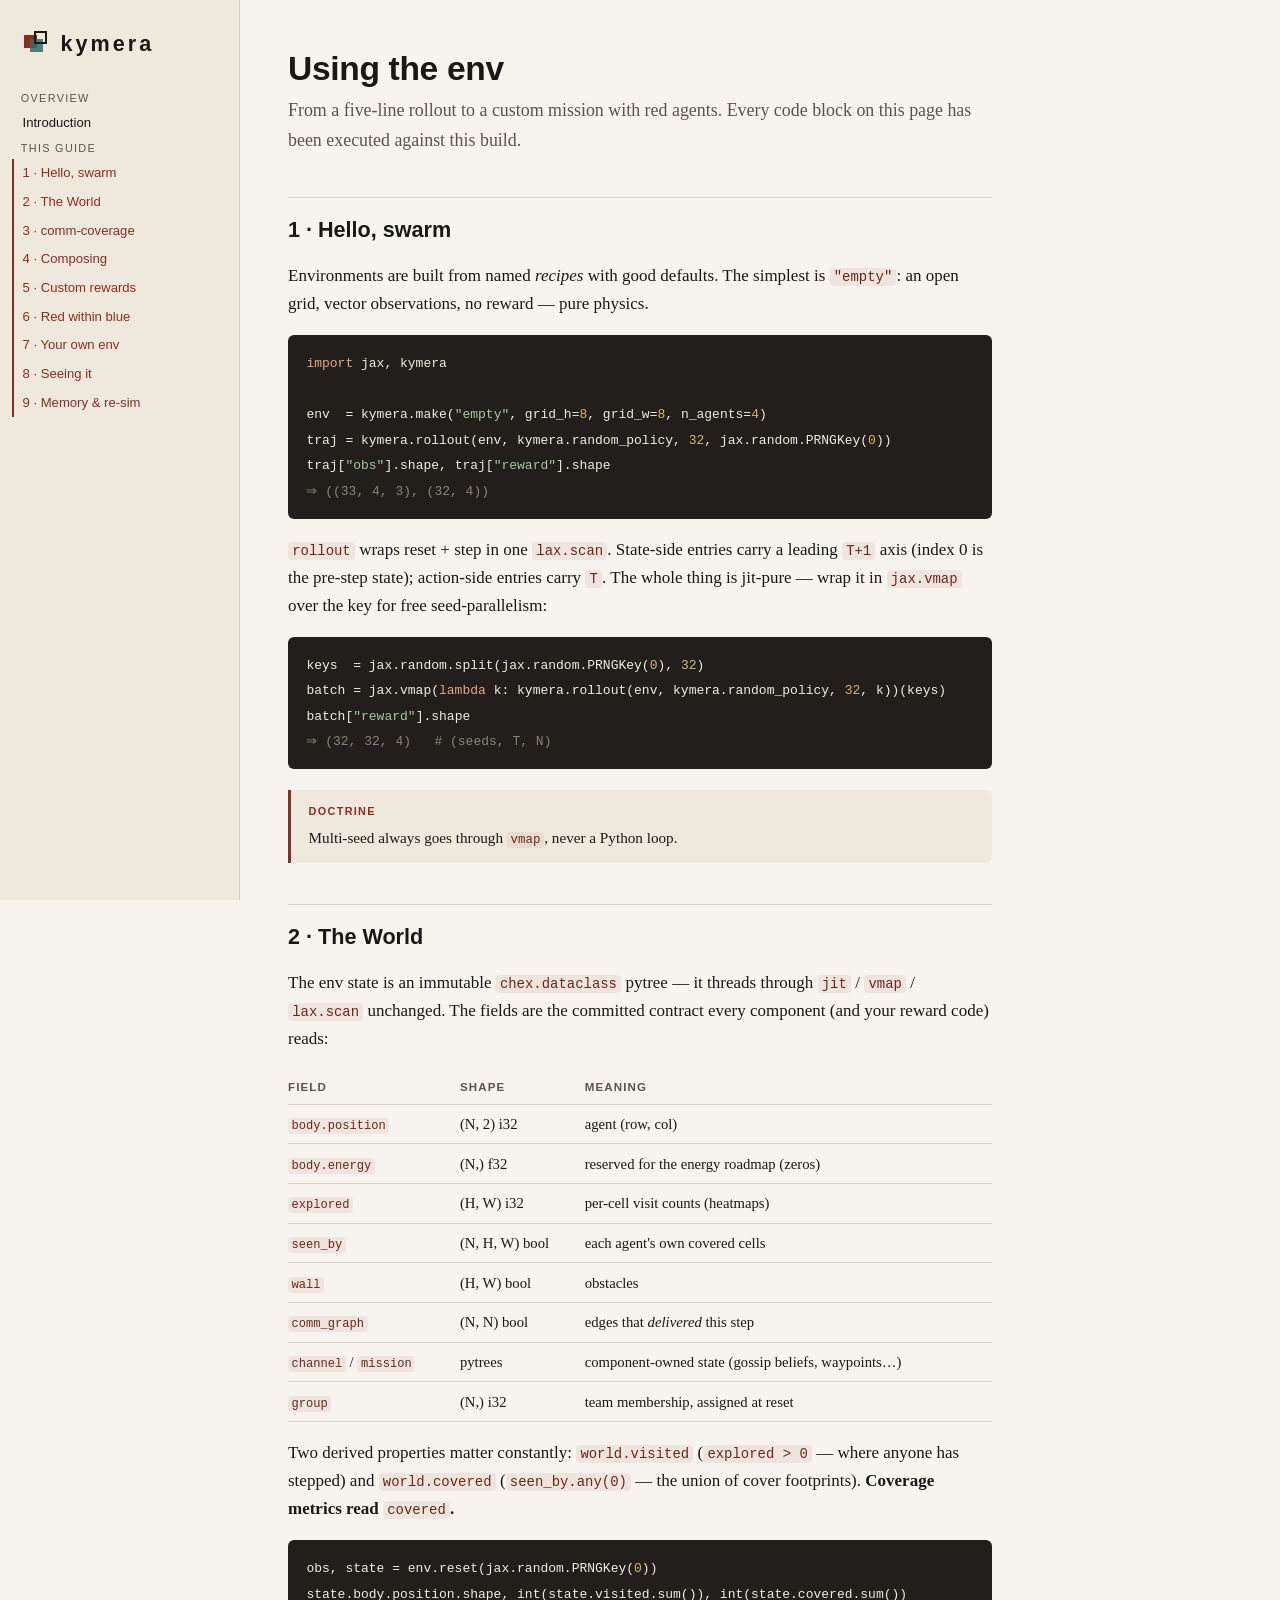
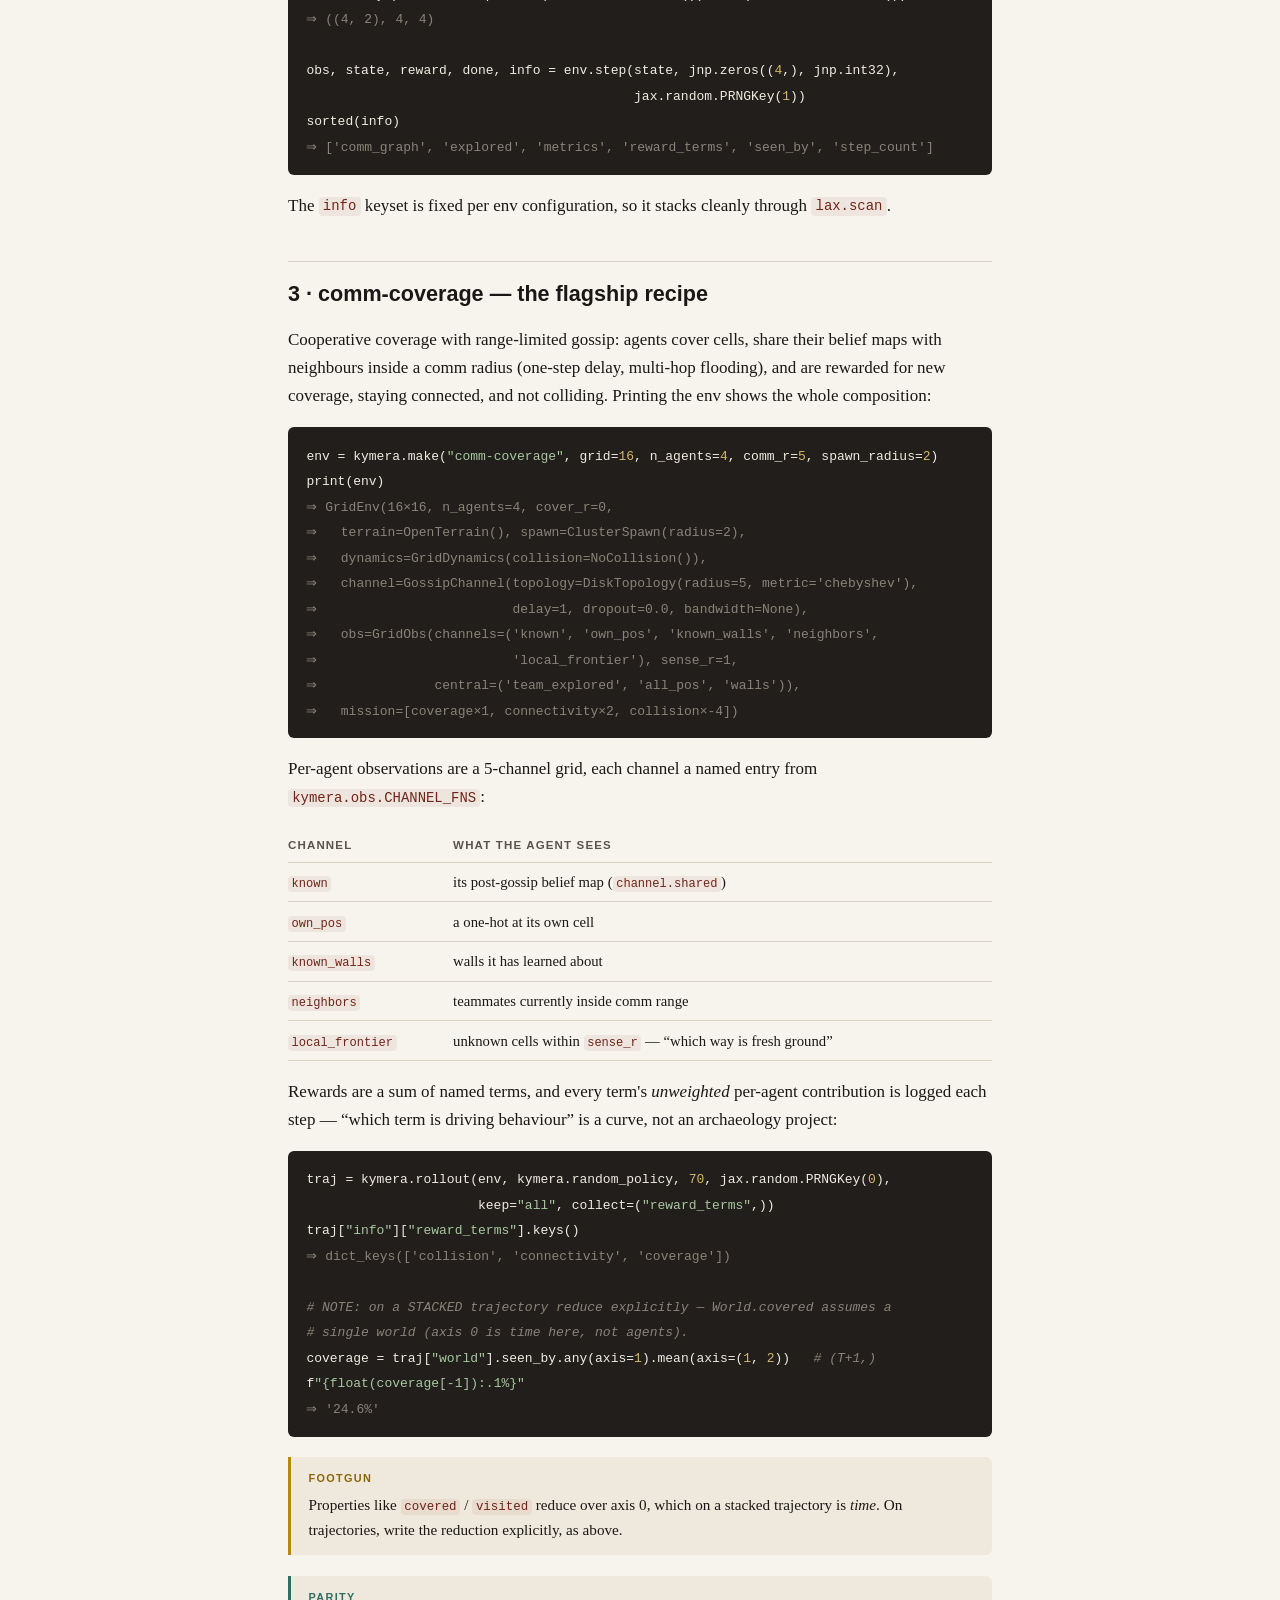
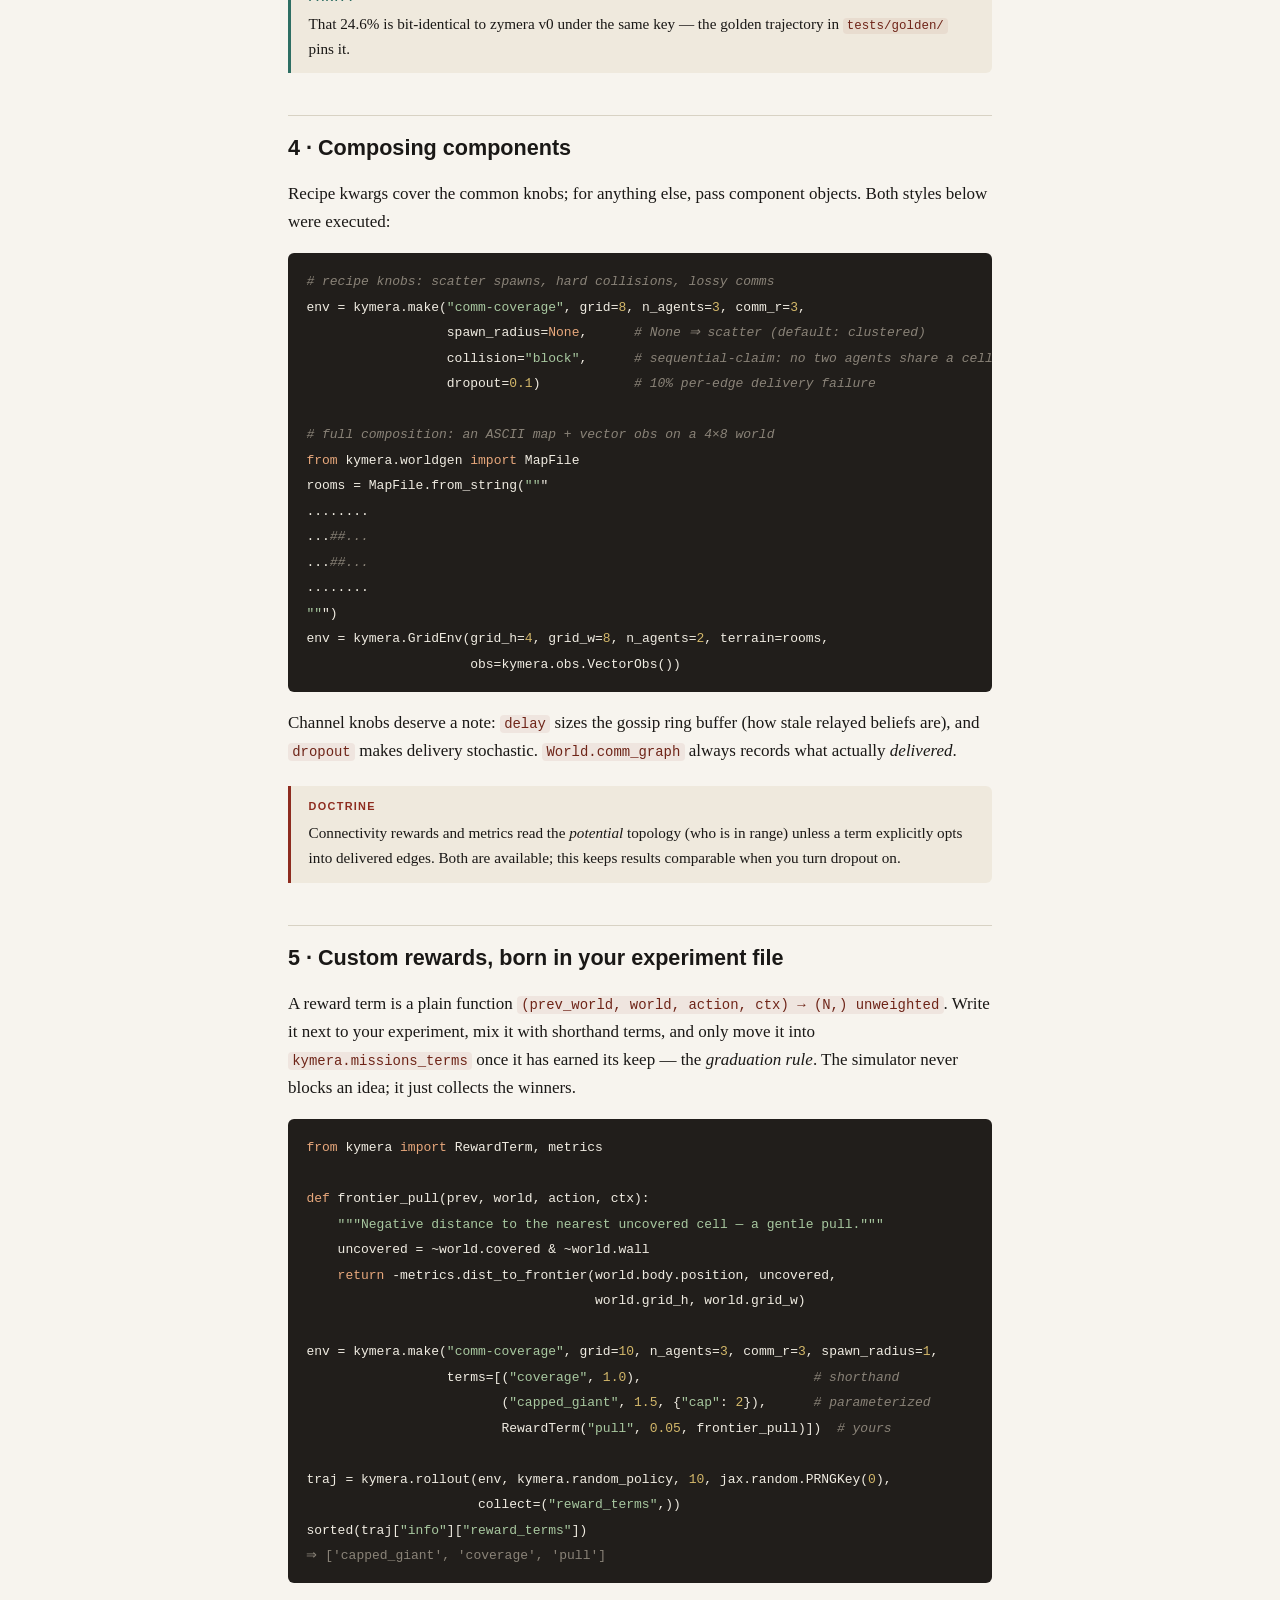
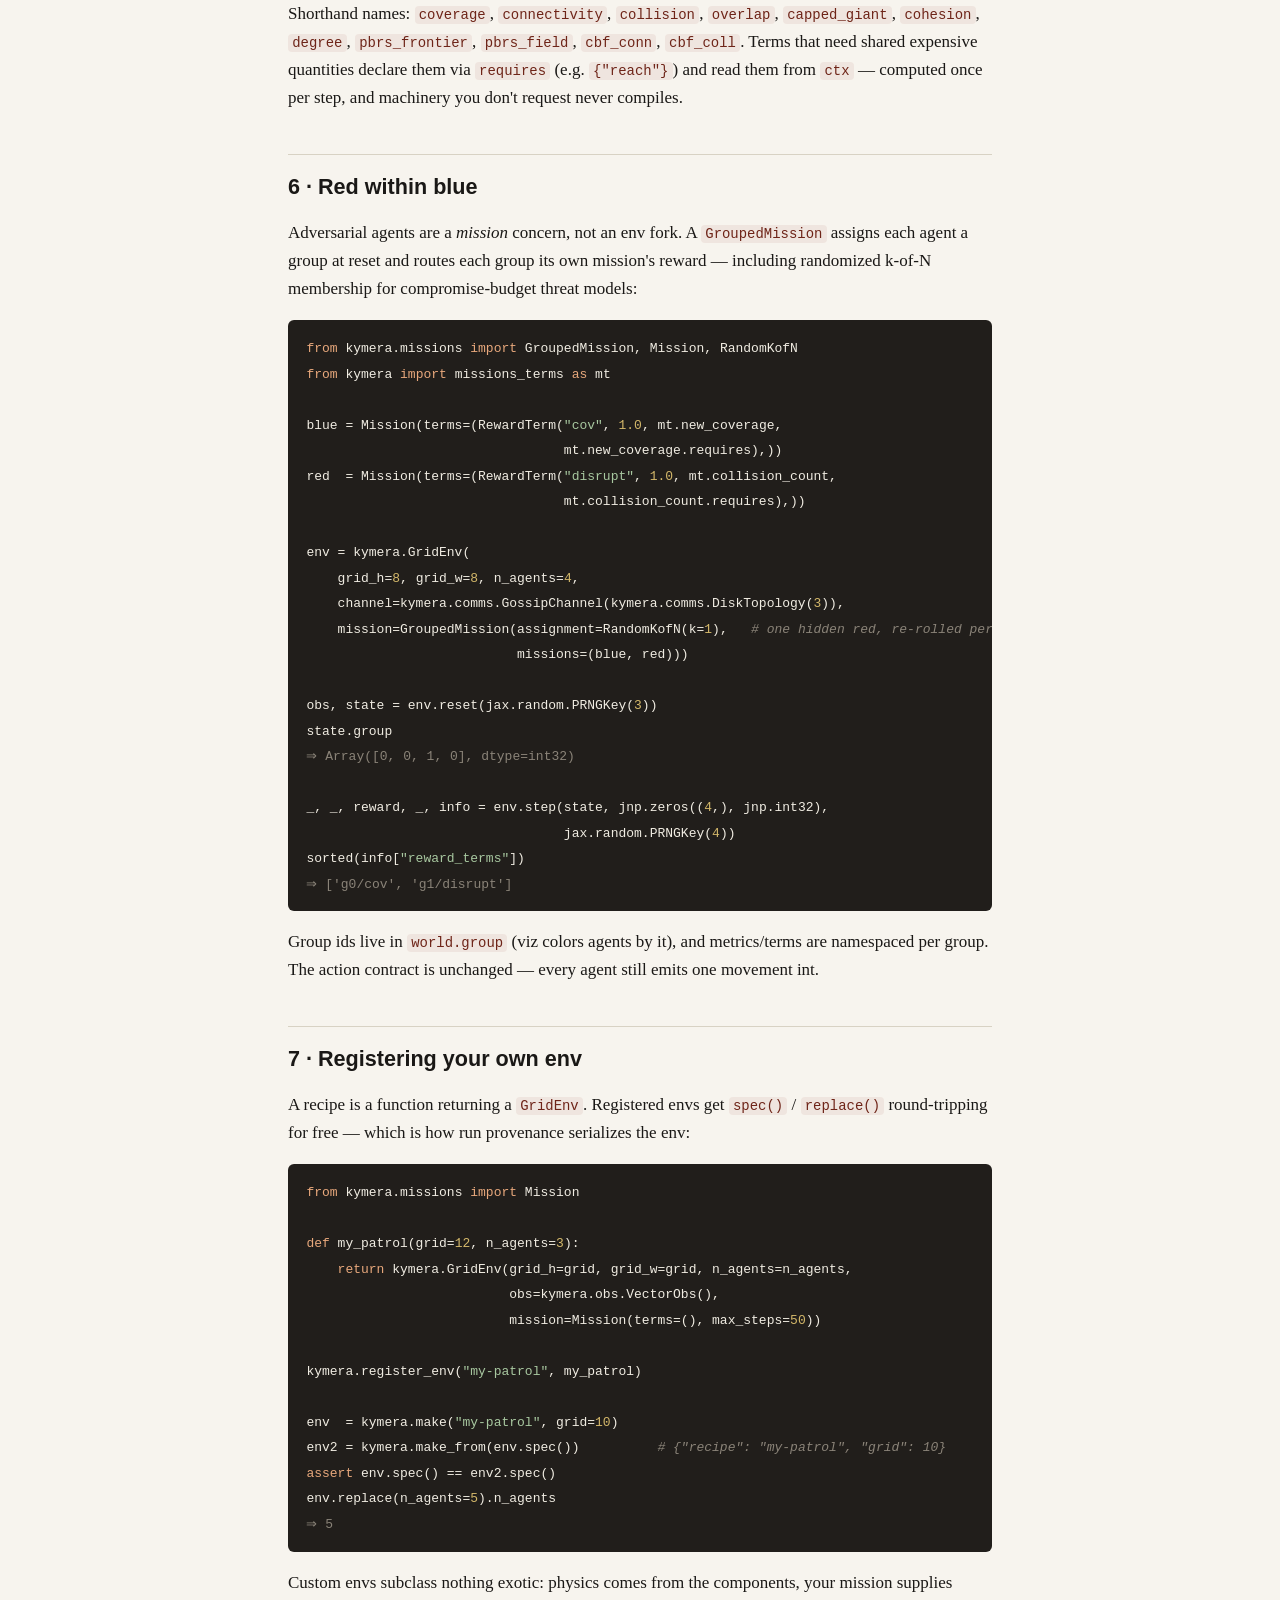
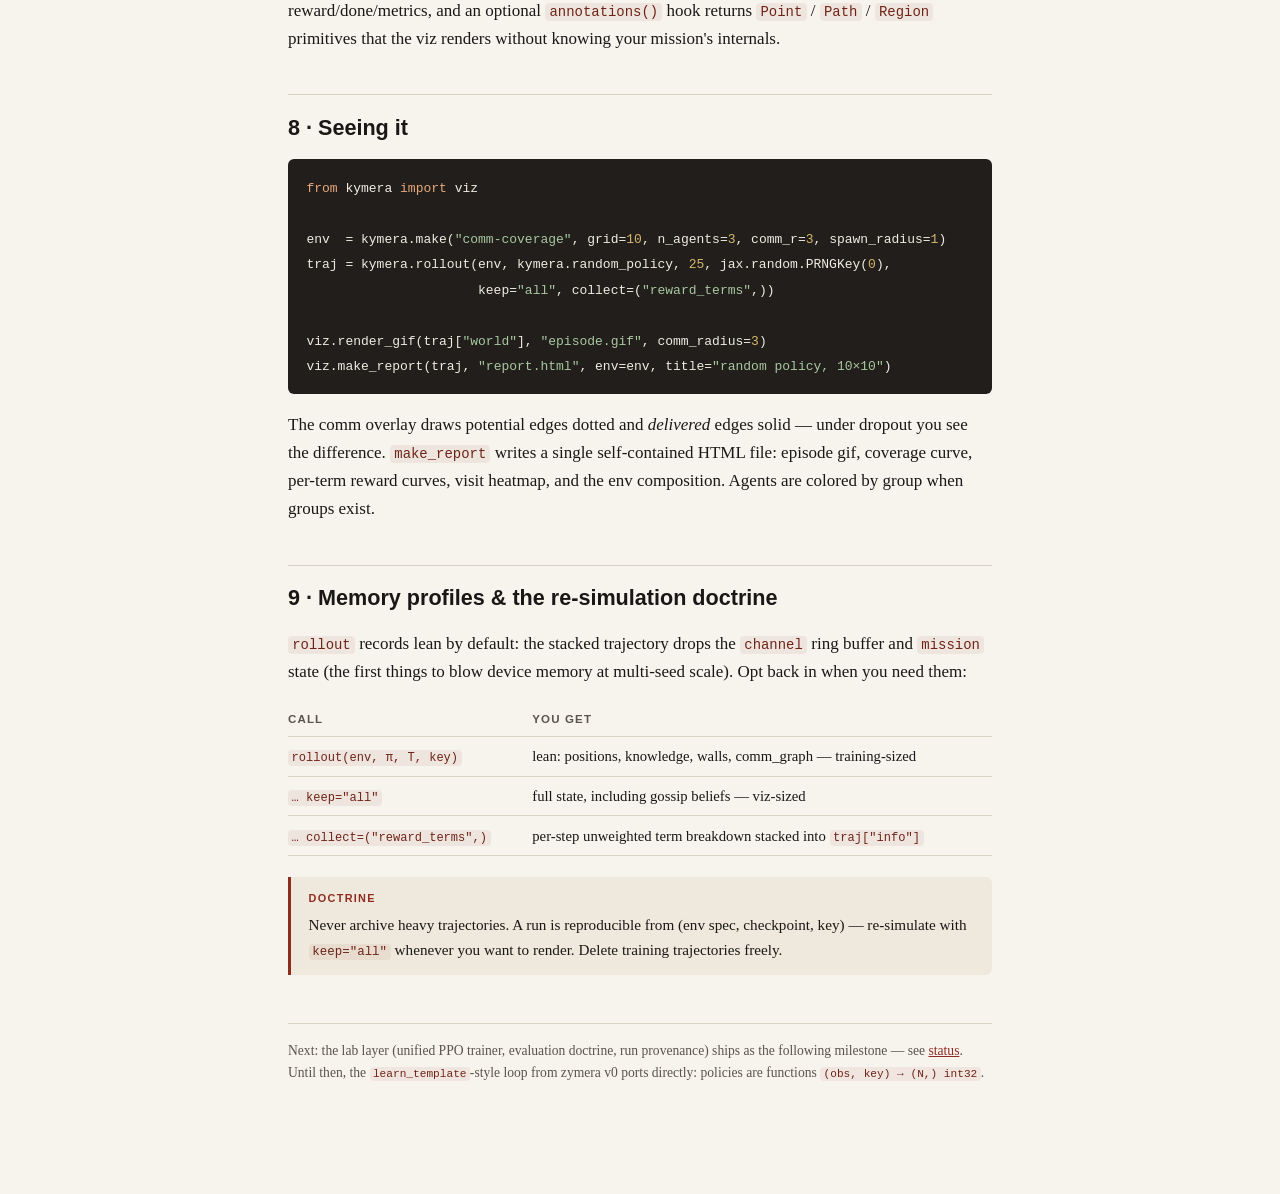
==== docs/tutorial-env.html @ 515872e5 "feat: viz (gif/comm-overlay/report/annotations) + webpage docs + env tutorial Docs are self-containe" ====
<!DOCTYPE html>
<html lang="en">
<head>
<meta charset="utf-8">
<meta name="viewport" content="width=device-width, initial-scale=1">
<title>Using the env — kymera</title>
<link rel="stylesheet" href="style.css">
<script src="docs.js" defer></script>
</head>
<body>

<aside class="sidebar">
  <a class="brand" href="index.html">
    <svg width="30" height="30" viewBox="0 0 30 30" aria-hidden="true">
      <rect x="3"  y="7" width="13" height="13" fill="#8e2c1f"/>
      <rect x="9"  y="11" width="13" height="13" fill="#2e6e63" opacity="0.85"/>
      <rect x="14" y="4" width="11" height="11" fill="none" stroke="#1a1816" stroke-width="2"/>
    </svg>
    <span class="name">kymera</span>
  </a>
  <nav>
    <span class="group">Overview</span>
    <a href="index.html">Introduction</a>
    <span class="group">This guide</span>
    <a href="tutorial-env.html#hello">1 · Hello, swarm</a>
    <a href="tutorial-env.html#world">2 · The World</a>
    <a href="tutorial-env.html#commcov">3 · comm-coverage</a>
    <a href="tutorial-env.html#compose">4 · Composing</a>
    <a href="tutorial-env.html#terms">5 · Custom rewards</a>
    <a href="tutorial-env.html#groups">6 · Red within blue</a>
    <a href="tutorial-env.html#register">7 · Your own env</a>
    <a href="tutorial-env.html#viz">8 · Seeing it</a>
    <a href="tutorial-env.html#memory">9 · Memory &amp; re-sim</a>
  </nav>
</aside>

<main>
<section>
  <h1>Using the env</h1>
  <p class="lede">From a five-line rollout to a custom mission with red agents.
  Every code block on this page has been executed against this build.</p>
</section>

<section id="hello">
  <h2>1 · Hello, swarm</h2>
  <p>Environments are built from named <em>recipes</em> with good defaults.
  The simplest is <code>"empty"</code>: an open grid, vector observations, no
  reward — pure physics.</p>
  <pre><code>import jax, kymera

env  = kymera.make("empty", grid_h=8, grid_w=8, n_agents=4)
traj = kymera.rollout(env, kymera.random_policy, 32, jax.random.PRNGKey(0))
traj["obs"].shape, traj["reward"].shape
⇒ ((33, 4, 3), (32, 4))</code></pre>
  <p><code>rollout</code> wraps reset + step in one <code>lax.scan</code>.
  State-side entries carry a leading <code>T+1</code> axis (index 0 is the
  pre-step state); action-side entries carry <code>T</code>. The whole thing
  is jit-pure — wrap it in <code>jax.vmap</code> over the key for free
  seed-parallelism:</p>
  <pre><code>keys  = jax.random.split(jax.random.PRNGKey(0), 32)
batch = jax.vmap(lambda k: kymera.rollout(env, kymera.random_policy, 32, k))(keys)
batch["reward"].shape
⇒ (32, 32, 4)   # (seeds, T, N)</code></pre>
  <div class="doctrine"><span class="tag">Doctrine</span>
  Multi-seed always goes through <code>vmap</code>, never a Python loop.</div>
</section>

<section id="world">
  <h2>2 · The World</h2>
  <p>The env state is an immutable <code>chex.dataclass</code> pytree — it
  threads through <code>jit</code> / <code>vmap</code> / <code>lax.scan</code>
  unchanged. The fields are the committed contract every component (and your
  reward code) reads:</p>
  <table>
    <tr><th>field</th><th>shape</th><th>meaning</th></tr>
    <tr><td><code>body.position</code></td><td>(N, 2) i32</td><td>agent (row, col)</td></tr>
    <tr><td><code>body.energy</code></td><td>(N,) f32</td><td>reserved for the energy roadmap (zeros)</td></tr>
    <tr><td><code>explored</code></td><td>(H, W) i32</td><td>per-cell visit counts (heatmaps)</td></tr>
    <tr><td><code>seen_by</code></td><td>(N, H, W) bool</td><td>each agent's own covered cells</td></tr>
    <tr><td><code>wall</code></td><td>(H, W) bool</td><td>obstacles</td></tr>
    <tr><td><code>comm_graph</code></td><td>(N, N) bool</td><td>edges that <em>delivered</em> this step</td></tr>
    <tr><td><code>channel</code> / <code>mission</code></td><td>pytrees</td><td>component-owned state (gossip beliefs, waypoints…)</td></tr>
    <tr><td><code>group</code></td><td>(N,) i32</td><td>team membership, assigned at reset</td></tr>
  </table>
  <p>Two derived properties matter constantly: <code>world.visited</code>
  (<code>explored &gt; 0</code> — where anyone has stepped) and
  <code>world.covered</code> (<code>seen_by.any(0)</code> — the union of cover
  footprints). <strong>Coverage metrics read <code>covered</code>.</strong></p>
  <pre><code>obs, state = env.reset(jax.random.PRNGKey(0))
state.body.position.shape, int(state.visited.sum()), int(state.covered.sum())
⇒ ((4, 2), 4, 4)

obs, state, reward, done, info = env.step(state, jnp.zeros((4,), jnp.int32),
                                          jax.random.PRNGKey(1))
sorted(info)
⇒ ['comm_graph', 'explored', 'metrics', 'reward_terms', 'seen_by', 'step_count']</code></pre>
  <p>The <code>info</code> keyset is fixed per env configuration, so it stacks
  cleanly through <code>lax.scan</code>.</p>
</section>

<section id="commcov">
  <h2>3 · comm-coverage — the flagship recipe</h2>
  <p>Cooperative coverage with range-limited gossip: agents cover cells, share
  their belief maps with neighbours inside a comm radius (one-step delay,
  multi-hop flooding), and are rewarded for new coverage, staying connected,
  and not colliding. Printing the env shows the whole composition:</p>
  <pre><code>env = kymera.make("comm-coverage", grid=16, n_agents=4, comm_r=5, spawn_radius=2)
print(env)
⇒ GridEnv(16×16, n_agents=4, cover_r=0,
⇒   terrain=OpenTerrain(), spawn=ClusterSpawn(radius=2),
⇒   dynamics=GridDynamics(collision=NoCollision()),
⇒   channel=GossipChannel(topology=DiskTopology(radius=5, metric='chebyshev'),
⇒                         delay=1, dropout=0.0, bandwidth=None),
⇒   obs=GridObs(channels=('known', 'own_pos', 'known_walls', 'neighbors',
⇒                         'local_frontier'), sense_r=1,
⇒               central=('team_explored', 'all_pos', 'walls')),
⇒   mission=[coverage×1, connectivity×2, collision×-4])</code></pre>
  <p>Per-agent observations are a 5-channel grid, each channel a named entry
  from <code>kymera.obs.CHANNEL_FNS</code>:</p>
  <table>
    <tr><th>channel</th><th>what the agent sees</th></tr>
    <tr><td><code>known</code></td><td>its post-gossip belief map (<code>channel.shared</code>)</td></tr>
    <tr><td><code>own_pos</code></td><td>a one-hot at its own cell</td></tr>
    <tr><td><code>known_walls</code></td><td>walls it has learned about</td></tr>
    <tr><td><code>neighbors</code></td><td>teammates currently inside comm range</td></tr>
    <tr><td><code>local_frontier</code></td><td>unknown cells within <code>sense_r</code> — “which way is fresh ground”</td></tr>
  </table>
  <p>Rewards are a sum of named terms, and every term's <em>unweighted</em>
  per-agent contribution is logged each step — “which term is driving
  behaviour” is a curve, not an archaeology project:</p>
  <pre><code>traj = kymera.rollout(env, kymera.random_policy, 70, jax.random.PRNGKey(0),
                      keep="all", collect=("reward_terms",))
traj["info"]["reward_terms"].keys()
⇒ dict_keys(['collision', 'connectivity', 'coverage'])

# NOTE: on a STACKED trajectory reduce explicitly — World.covered assumes a
# single world (axis 0 is time here, not agents).
coverage = traj["world"].seen_by.any(axis=1).mean(axis=(1, 2))   # (T+1,)
f"{float(coverage[-1]):.1%}"
⇒ '24.6%'</code></pre>
  <div class="warn"><span class="tag">Footgun</span>
  Properties like <code>covered</code> / <code>visited</code> reduce over axis
  0, which on a stacked trajectory is <em>time</em>. On trajectories, write the
  reduction explicitly, as above.</div>
  <div class="parity"><span class="tag">Parity</span>
  That 24.6% is bit-identical to zymera v0 under the same key — the golden
  trajectory in <code>tests/golden/</code> pins it.</div>
</section>

<section id="compose">
  <h2>4 · Composing components</h2>
  <p>Recipe kwargs cover the common knobs; for anything else, pass component
  objects. Both styles below were executed:</p>
  <pre><code># recipe knobs: scatter spawns, hard collisions, lossy comms
env = kymera.make("comm-coverage", grid=8, n_agents=3, comm_r=3,
                  spawn_radius=None,      # None ⇒ scatter (default: clustered)
                  collision="block",      # sequential-claim: no two agents share a cell
                  dropout=0.1)            # 10% per-edge delivery failure

# full composition: an ASCII map + vector obs on a 4×8 world
from kymera.worldgen import MapFile
rooms = MapFile.from_string("""
........
...##...
...##...
........
""")
env = kymera.GridEnv(grid_h=4, grid_w=8, n_agents=2, terrain=rooms,
                     obs=kymera.obs.VectorObs())</code></pre>
  <p>Channel knobs deserve a note: <code>delay</code> sizes the gossip ring
  buffer (how stale relayed beliefs are), and <code>dropout</code> makes
  delivery stochastic. <code>World.comm_graph</code> always records what
  actually <em>delivered</em>.</p>
  <div class="doctrine"><span class="tag">Doctrine</span>
  Connectivity rewards and metrics read the <em>potential</em> topology
  (who is in range) unless a term explicitly opts into delivered edges. Both
  are available; this keeps results comparable when you turn dropout on.</div>
</section>

<section id="terms">
  <h2>5 · Custom rewards, born in your experiment file</h2>
  <p>A reward term is a plain function
  <code>(prev_world, world, action, ctx) → (N,) unweighted</code>. Write it
  next to your experiment, mix it with shorthand terms, and only move it into
  <code>kymera.missions_terms</code> once it has earned its keep — the
  <em>graduation rule</em>. The simulator never blocks an idea; it just
  collects the winners.</p>
  <pre><code>from kymera import RewardTerm, metrics

def frontier_pull(prev, world, action, ctx):
    """Negative distance to the nearest uncovered cell — a gentle pull."""
    uncovered = ~world.covered & ~world.wall
    return -metrics.dist_to_frontier(world.body.position, uncovered,
                                     world.grid_h, world.grid_w)

env = kymera.make("comm-coverage", grid=10, n_agents=3, comm_r=3, spawn_radius=1,
                  terms=[("coverage", 1.0),                      # shorthand
                         ("capped_giant", 1.5, {"cap": 2}),      # parameterized
                         RewardTerm("pull", 0.05, frontier_pull)])  # yours

traj = kymera.rollout(env, kymera.random_policy, 10, jax.random.PRNGKey(0),
                      collect=("reward_terms",))
sorted(traj["info"]["reward_terms"])
⇒ ['capped_giant', 'coverage', 'pull']</code></pre>
  <p>Shorthand names: <code>coverage</code>, <code>connectivity</code>,
  <code>collision</code>, <code>overlap</code>, <code>capped_giant</code>,
  <code>cohesion</code>, <code>degree</code>, <code>pbrs_frontier</code>,
  <code>pbrs_field</code>, <code>cbf_conn</code>, <code>cbf_coll</code>.
  Terms that need shared expensive quantities declare them via
  <code>requires</code> (e.g. <code>{"reach"}</code>) and read them from
  <code>ctx</code> — computed once per step, and machinery you don't request
  never compiles.</p>
</section>

<section id="groups">
  <h2>6 · Red within blue</h2>
  <p>Adversarial agents are a <em>mission</em> concern, not an env fork. A
  <code>GroupedMission</code> assigns each agent a group at reset and routes
  each group its own mission's reward — including randomized k-of-N membership
  for compromise-budget threat models:</p>
  <pre><code>from kymera.missions import GroupedMission, Mission, RandomKofN
from kymera import missions_terms as mt

blue = Mission(terms=(RewardTerm("cov", 1.0, mt.new_coverage,
                                 mt.new_coverage.requires),))
red  = Mission(terms=(RewardTerm("disrupt", 1.0, mt.collision_count,
                                 mt.collision_count.requires),))

env = kymera.GridEnv(
    grid_h=8, grid_w=8, n_agents=4,
    channel=kymera.comms.GossipChannel(kymera.comms.DiskTopology(3)),
    mission=GroupedMission(assignment=RandomKofN(k=1),   # one hidden red, re-rolled per reset
                           missions=(blue, red)))

obs, state = env.reset(jax.random.PRNGKey(3))
state.group
⇒ Array([0, 0, 1, 0], dtype=int32)

_, _, reward, _, info = env.step(state, jnp.zeros((4,), jnp.int32),
                                 jax.random.PRNGKey(4))
sorted(info["reward_terms"])
⇒ ['g0/cov', 'g1/disrupt']</code></pre>
  <p>Group ids live in <code>world.group</code> (viz colors agents by it), and
  metrics/terms are namespaced per group. The action contract is unchanged —
  every agent still emits one movement int.</p>
</section>

<section id="register">
  <h2>7 · Registering your own env</h2>
  <p>A recipe is a function returning a <code>GridEnv</code>. Registered envs
  get <code>spec()</code> / <code>replace()</code> round-tripping for free —
  which is how run provenance serializes the env:</p>
  <pre><code>from kymera.missions import Mission

def my_patrol(grid=12, n_agents=3):
    return kymera.GridEnv(grid_h=grid, grid_w=grid, n_agents=n_agents,
                          obs=kymera.obs.VectorObs(),
                          mission=Mission(terms=(), max_steps=50))

kymera.register_env("my-patrol", my_patrol)

env  = kymera.make("my-patrol", grid=10)
env2 = kymera.make_from(env.spec())          # {"recipe": "my-patrol", "grid": 10}
assert env.spec() == env2.spec()
env.replace(n_agents=5).n_agents
⇒ 5</code></pre>
  <p>Custom envs subclass nothing exotic: physics comes from the components,
  your mission supplies reward/done/metrics, and an optional
  <code>annotations()</code> hook returns <code>Point</code> /
  <code>Path</code> / <code>Region</code> primitives that the viz renders
  without knowing your mission's internals.</p>
</section>

<section id="viz">
  <h2>8 · Seeing it</h2>
  <pre><code>from kymera import viz

env  = kymera.make("comm-coverage", grid=10, n_agents=3, comm_r=3, spawn_radius=1)
traj = kymera.rollout(env, kymera.random_policy, 25, jax.random.PRNGKey(0),
                      keep="all", collect=("reward_terms",))

viz.render_gif(traj["world"], "episode.gif", comm_radius=3)
viz.make_report(traj, "report.html", env=env, title="random policy, 10×10")</code></pre>
  <p>The comm overlay draws potential edges dotted and <em>delivered</em> edges
  solid — under dropout you see the difference. <code>make_report</code> writes
  a single self-contained HTML file: episode gif, coverage curve, per-term
  reward curves, visit heatmap, and the env composition. Agents are colored by
  group when groups exist.</p>
</section>

<section id="memory">
  <h2>9 · Memory profiles &amp; the re-simulation doctrine</h2>
  <p><code>rollout</code> records lean by default: the stacked trajectory drops
  the <code>channel</code> ring buffer and <code>mission</code> state (the
  first things to blow device memory at multi-seed scale). Opt back in when
  you need them:</p>
  <table>
    <tr><th>call</th><th>you get</th></tr>
    <tr><td><code>rollout(env, π, T, key)</code></td>
        <td>lean: positions, knowledge, walls, comm_graph — training-sized</td></tr>
    <tr><td><code>… keep="all"</code></td><td>full state, including gossip beliefs — viz-sized</td></tr>
    <tr><td><code>… collect=("reward_terms",)</code></td><td>per-step unweighted term breakdown stacked into <code>traj["info"]</code></td></tr>
  </table>
  <div class="doctrine"><span class="tag">Doctrine</span>
  Never archive heavy trajectories. A run is reproducible from
  (env spec, checkpoint, key) — re-simulate with <code>keep="all"</code>
  whenever you want to render. Delete training trajectories freely.</div>
</section>

<p class="footnote">Next: the lab layer (unified PPO trainer, evaluation
doctrine, run provenance) ships as the following milestone — see
<a href="index.html#status">status</a>. Until then, the
<code>learn_template</code>-style loop from zymera v0 ports directly: policies
are functions <code>(obs, key) → (N,) int32</code>.</p>
</main>
</body>
</html>
---- docs/style.css ----
/* kymera docs — technical-editorial. Self-contained: no CDN, no web fonts. */

:root {
  --paper: #f7f4ee;
  --paper-deep: #efe9dd;
  --ink: #1a1816;
  --ink-soft: #5a544b;
  --ox: #8e2c1f;          /* oxblood — links, accents, doctrine */
  --teal: #2e6e63;        /* parity / success */
  --code-bg: #211e1b;
  --code-ink: #f0ece2;
  --rule: #d8d2c4;
  --serif: Charter, 'Iowan Old Style', Georgia, 'Times New Roman', serif;
  --display: 'Avenir Next', Avenir, 'Helvetica Neue', Helvetica, sans-serif;
  --mono: 'SF Mono', Menlo, Consolas, monospace;
}

* { box-sizing: border-box; }

body {
  margin: 0;
  background: var(--paper);
  color: var(--ink);
  font: 17px/1.65 var(--serif);
}

/* ---- layout ---- */
.sidebar {
  position: fixed; top: 0; left: 0; bottom: 0; width: 240px;
  background: var(--paper-deep);
  border-right: 1px solid var(--rule);
  padding: 1.6rem 1.3rem;
  overflow-y: auto;
}
main {
  margin-left: 240px;
  padding: 3rem 3rem 6rem;
  max-width: 50rem;
}
@media (max-width: 860px) {
  .sidebar { position: static; width: auto; border-right: 0;
             border-bottom: 1px solid var(--rule); }
  main { margin-left: 0; padding: 1.5rem; }
}

/* ---- brand ---- */
.brand { display: flex; align-items: center; gap: .6rem; margin-bottom: 1.6rem;
         text-decoration: none; color: var(--ink); }
.brand svg { flex: none; }
.brand .name {
  font-family: var(--display); font-weight: 600; font-size: 1.35rem;
  letter-spacing: .14em; text-transform: lowercase;
}

/* ---- nav ---- */
.sidebar nav { font-family: var(--display); font-size: .82rem; }
.sidebar nav .group { margin: 1.1rem 0 .3rem; color: var(--ink-soft);
  text-transform: uppercase; letter-spacing: .12em; font-size: .68rem; }
.sidebar nav a { display: block; padding: .22rem 0; color: var(--ink);
  text-decoration: none; border-left: 2px solid transparent; padding-left: .55rem;
  margin-left: -.57rem; }
.sidebar nav a:hover { color: var(--ox); }
.sidebar nav a.active { color: var(--ox); border-left-color: var(--ox); }

/* ---- typography ---- */
h1, h2, h3 { font-family: var(--display); font-weight: 600; line-height: 1.25; }
h1 { font-size: 2.1rem; letter-spacing: -.01em; margin: 0 0 .4rem; }
h1 + .lede { font-size: 1.12rem; color: var(--ink-soft); margin-top: 0; }
h2 { font-size: 1.35rem; margin-top: 2.6rem; padding-top: 1.2rem;
     border-top: 1px solid var(--rule); }
h3 { font-size: 1.05rem; margin-top: 1.8rem; }
a { color: var(--ox); }
hr { border: 0; border-top: 1px solid var(--rule); margin: 2.4rem 0; }

/* ---- code ---- */
code {
  font: .82em var(--mono);
  background: rgba(142, 44, 31, .07);
  color: #6e2418;
  padding: .08em .3em; border-radius: 4px;
}
pre {
  background: var(--code-bg); color: var(--code-ink);
  padding: .95rem 1.15rem; border-radius: 6px;
  overflow-x: auto; line-height: 1.5;
}
pre code { background: none; color: inherit; padding: 0; font-size: 13px; }
.tok-kw { color: #e8a87c; }
.tok-str { color: #a8c8a0; }
.tok-com { color: #8a8378; font-style: italic; }
.tok-num { color: #d4b86a; }
.tok-out { color: #8a8378; }   /* printed output lines, marked with ⇒ */

/* ---- tables ---- */
table { border-collapse: collapse; width: 100%; font-size: .92rem; margin: 1rem 0; }
th { font-family: var(--display); font-size: .72rem; text-transform: uppercase;
     letter-spacing: .1em; text-align: left; color: var(--ink-soft); }
th, td { padding: .45rem .7rem .45rem 0; border-bottom: 1px solid var(--rule);
         vertical-align: top; }
td code { white-space: nowrap; }

/* ---- callouts ---- */
.doctrine, .parity, .warn {
  margin: 1.3rem 0; padding: .8rem 1.1rem; border-radius: 0 6px 6px 0;
  font-size: .95rem; background: var(--paper-deep);
}
.doctrine { border-left: 3px solid var(--ox); }
.parity   { border-left: 3px solid var(--teal); }
.warn     { border-left: 3px solid #b8860b; }
.doctrine .tag, .parity .tag, .warn .tag {
  font-family: var(--display); font-size: .68rem; font-weight: 600;
  text-transform: uppercase; letter-spacing: .12em; display: block;
  margin-bottom: .25rem;
}
.doctrine .tag { color: var(--ox); }
.parity .tag   { color: var(--teal); }
.warn .tag     { color: #8a6508; }

/* ---- entrance ---- */
main > section { opacity: 0; transform: translateY(10px);
  animation: rise .55s ease-out forwards; }
main > section:nth-of-type(1) { animation-delay: .05s; }
main > section:nth-of-type(2) { animation-delay: .12s; }
main > section:nth-of-type(3) { animation-delay: .19s; }
main > section:nth-of-type(n+4) { animation-delay: .26s; }
@keyframes rise { to { opacity: 1; transform: none; } }
@media (prefers-reduced-motion: reduce) {
  main > section { animation: none; opacity: 1; transform: none; }
}

.footnote { color: var(--ink-soft); font-size: .85rem; margin-top: 3rem;
            border-top: 1px solid var(--rule); padding-top: 1rem; }
kbd { font: .8em var(--mono); border: 1px solid var(--rule); border-radius: 4px;
      padding: 0 .3em; background: var(--paper-deep); }
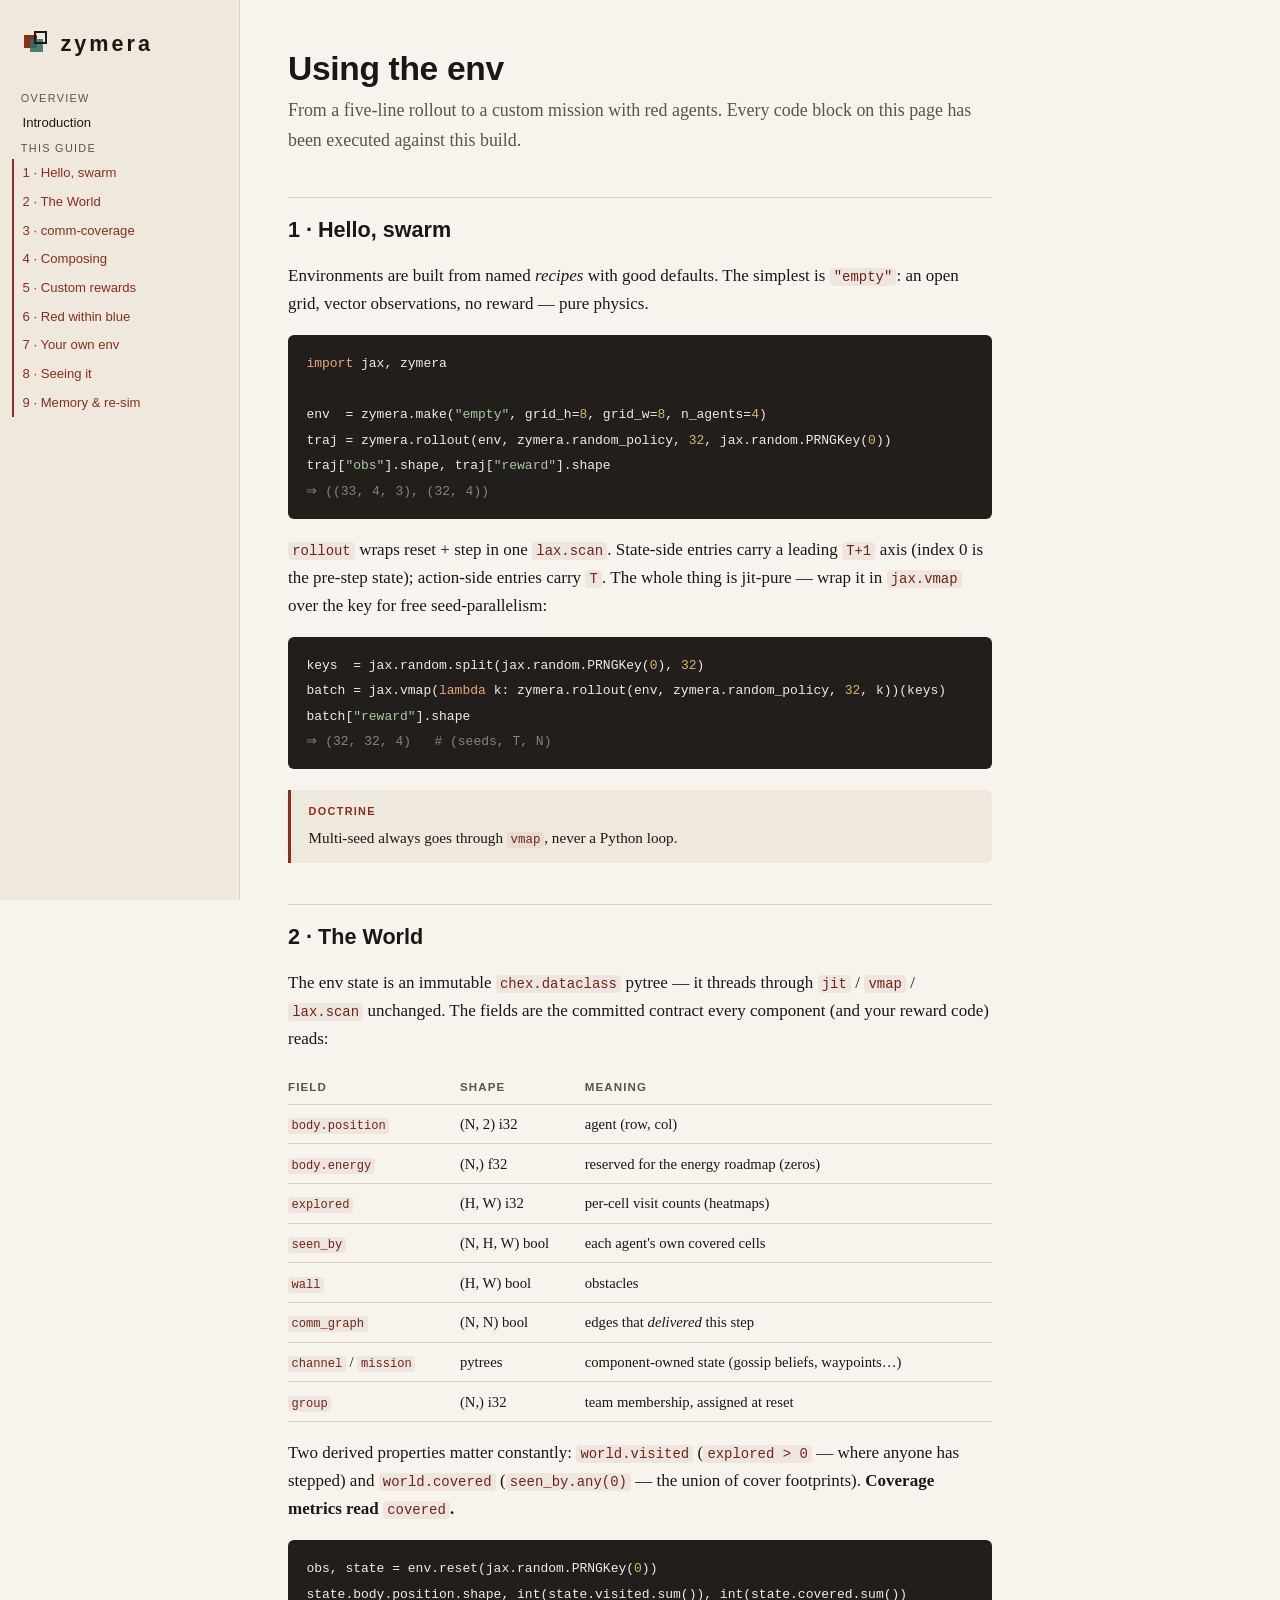
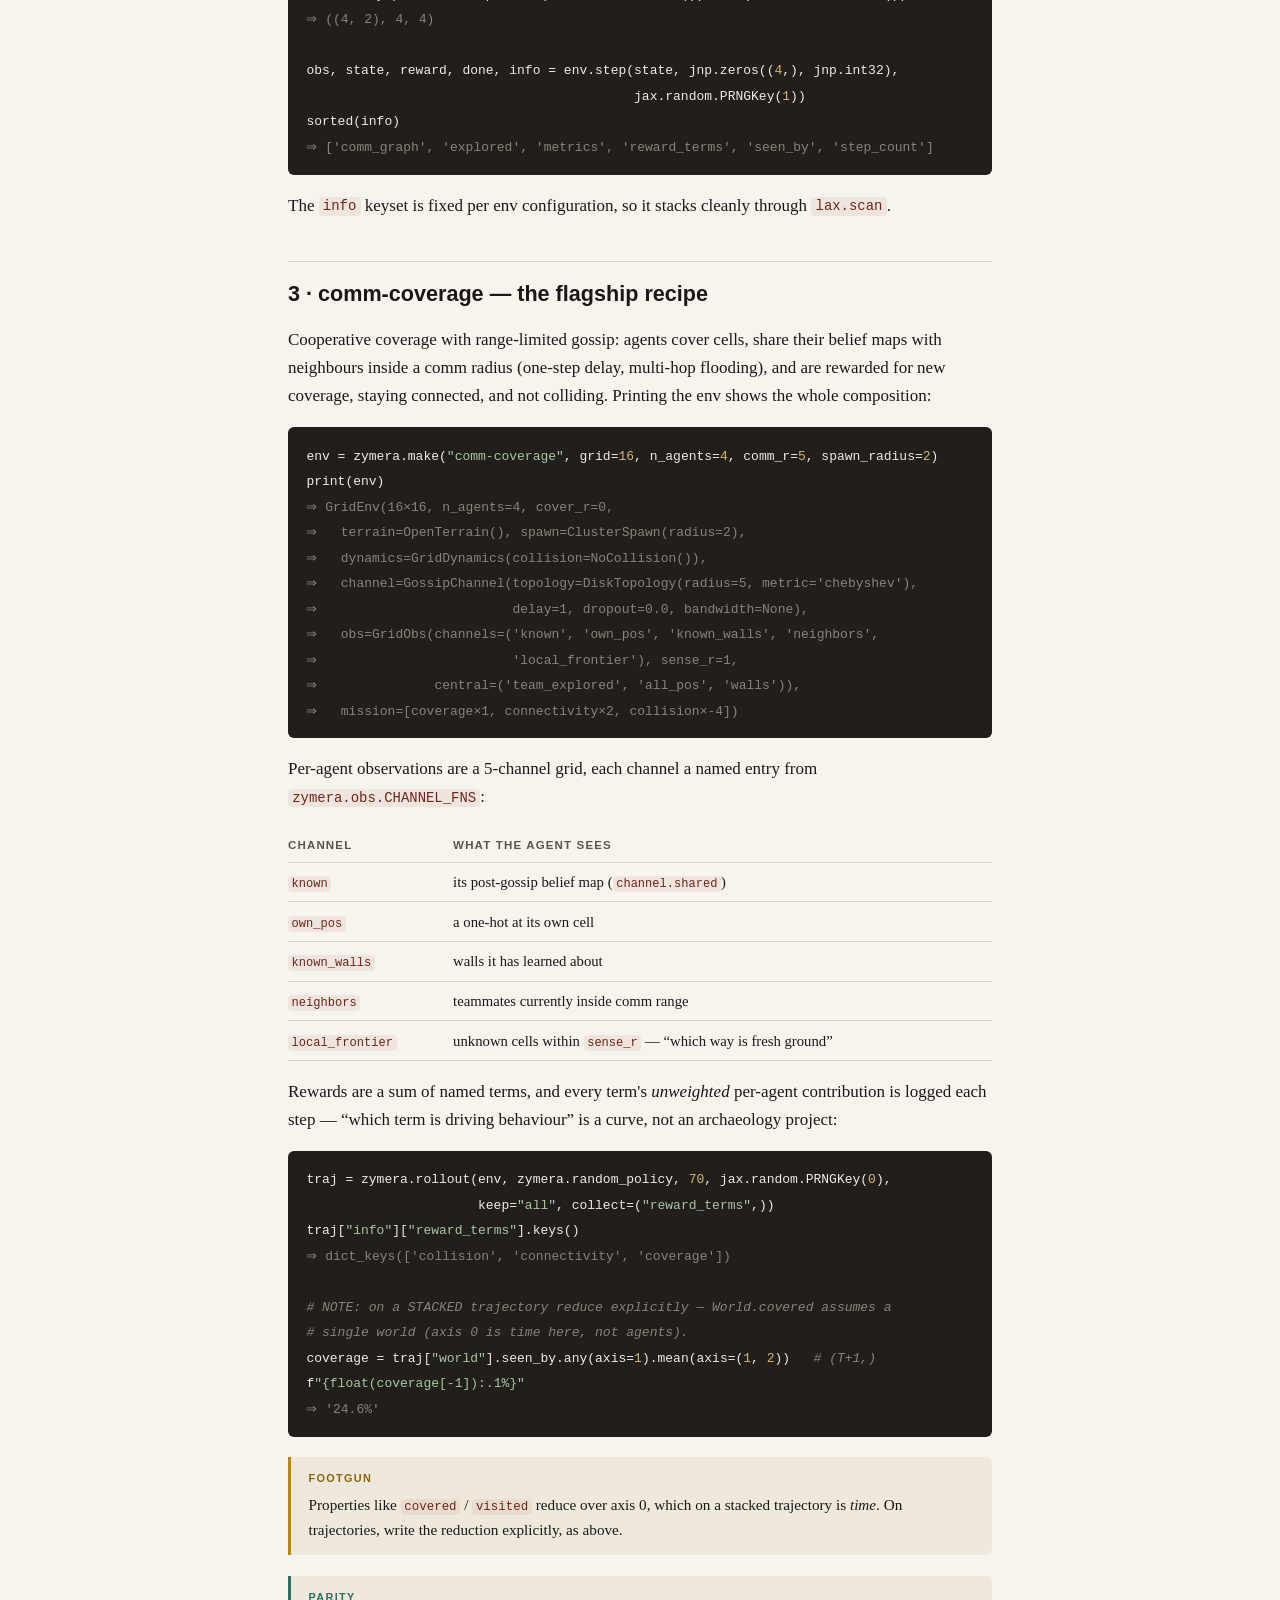
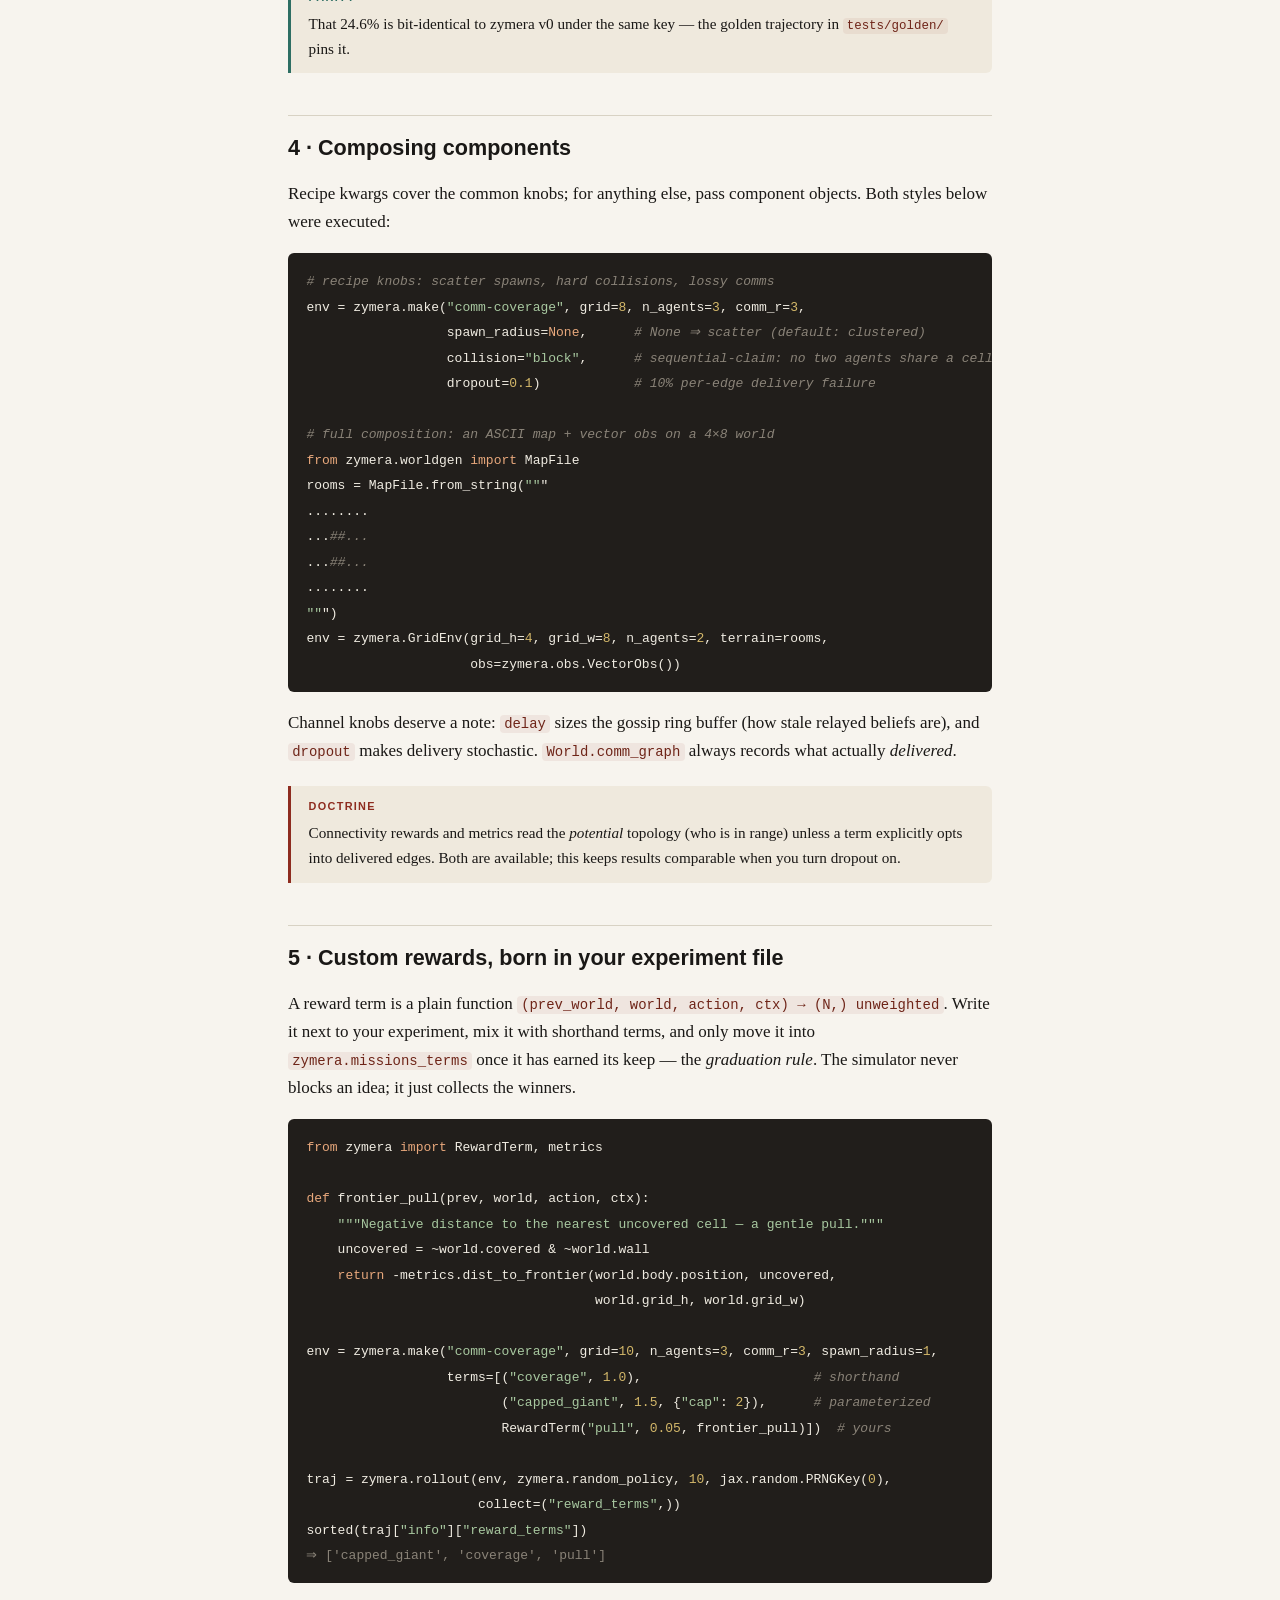
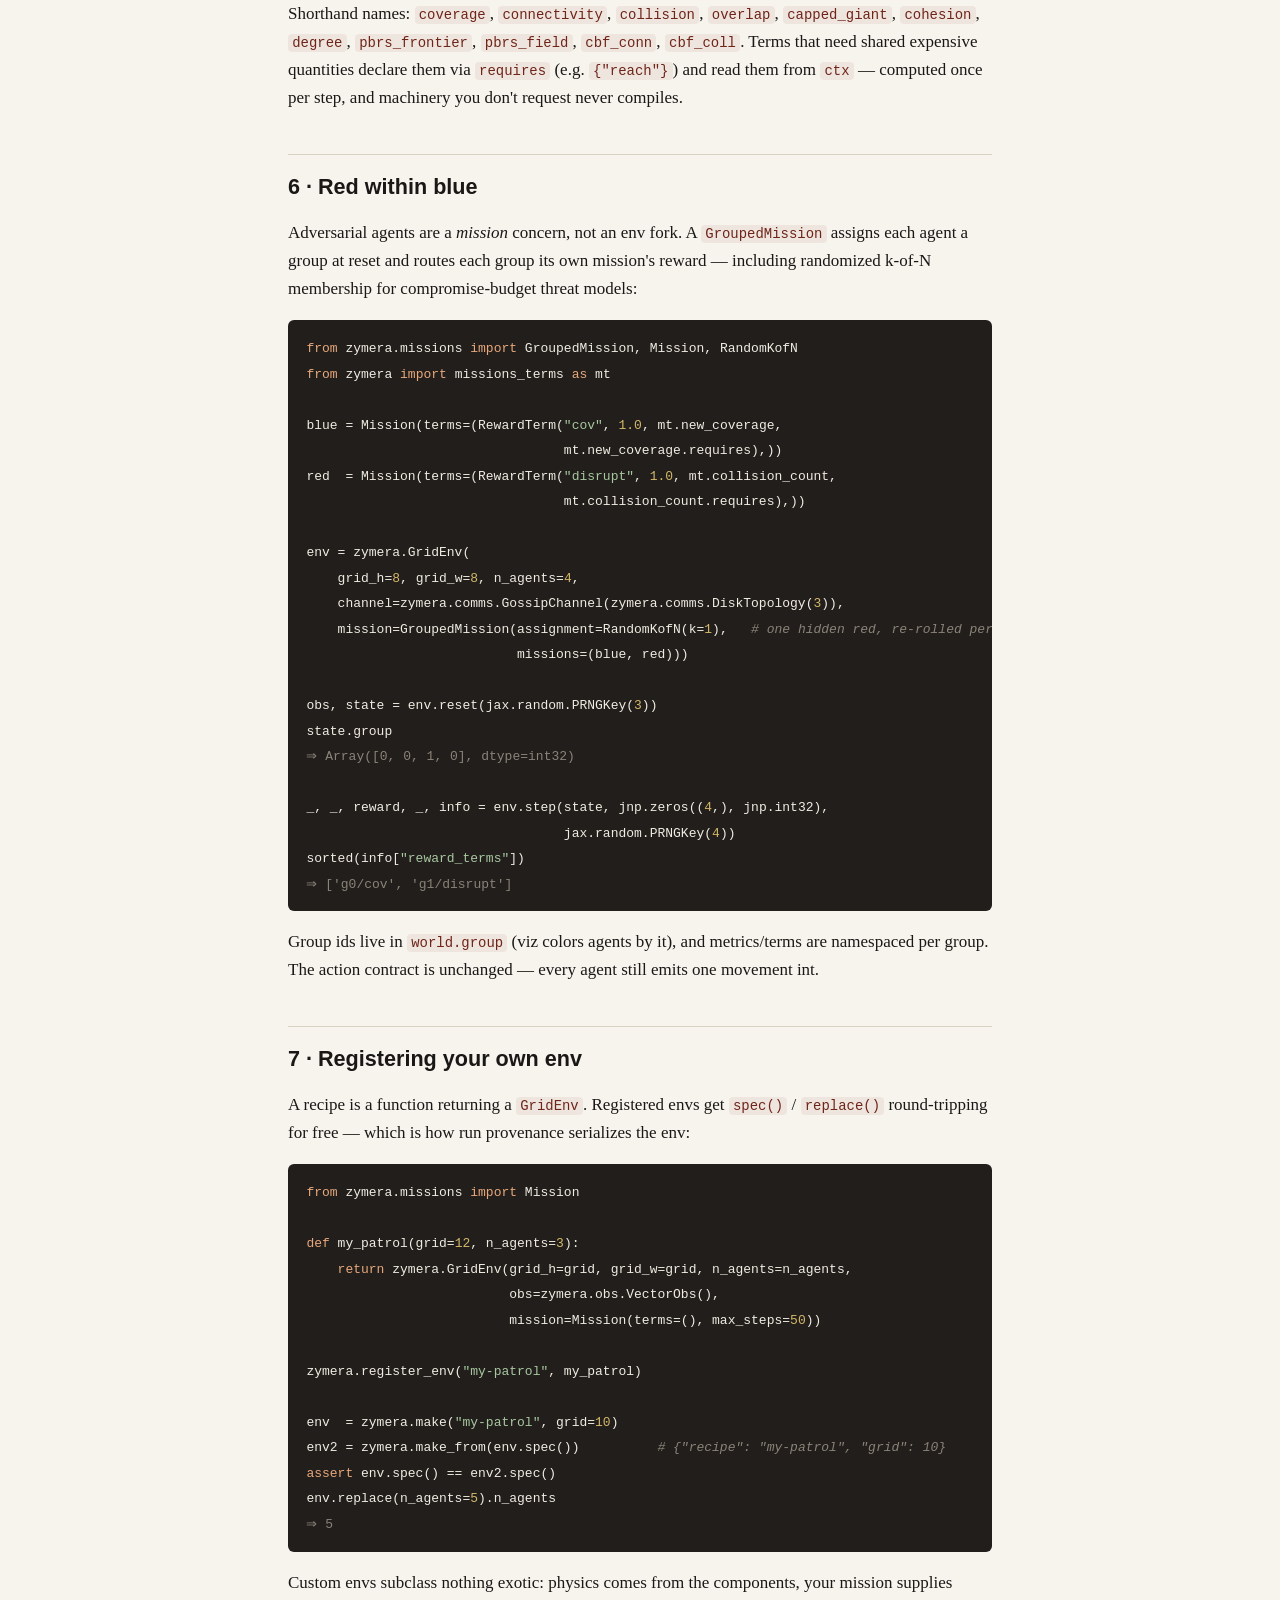
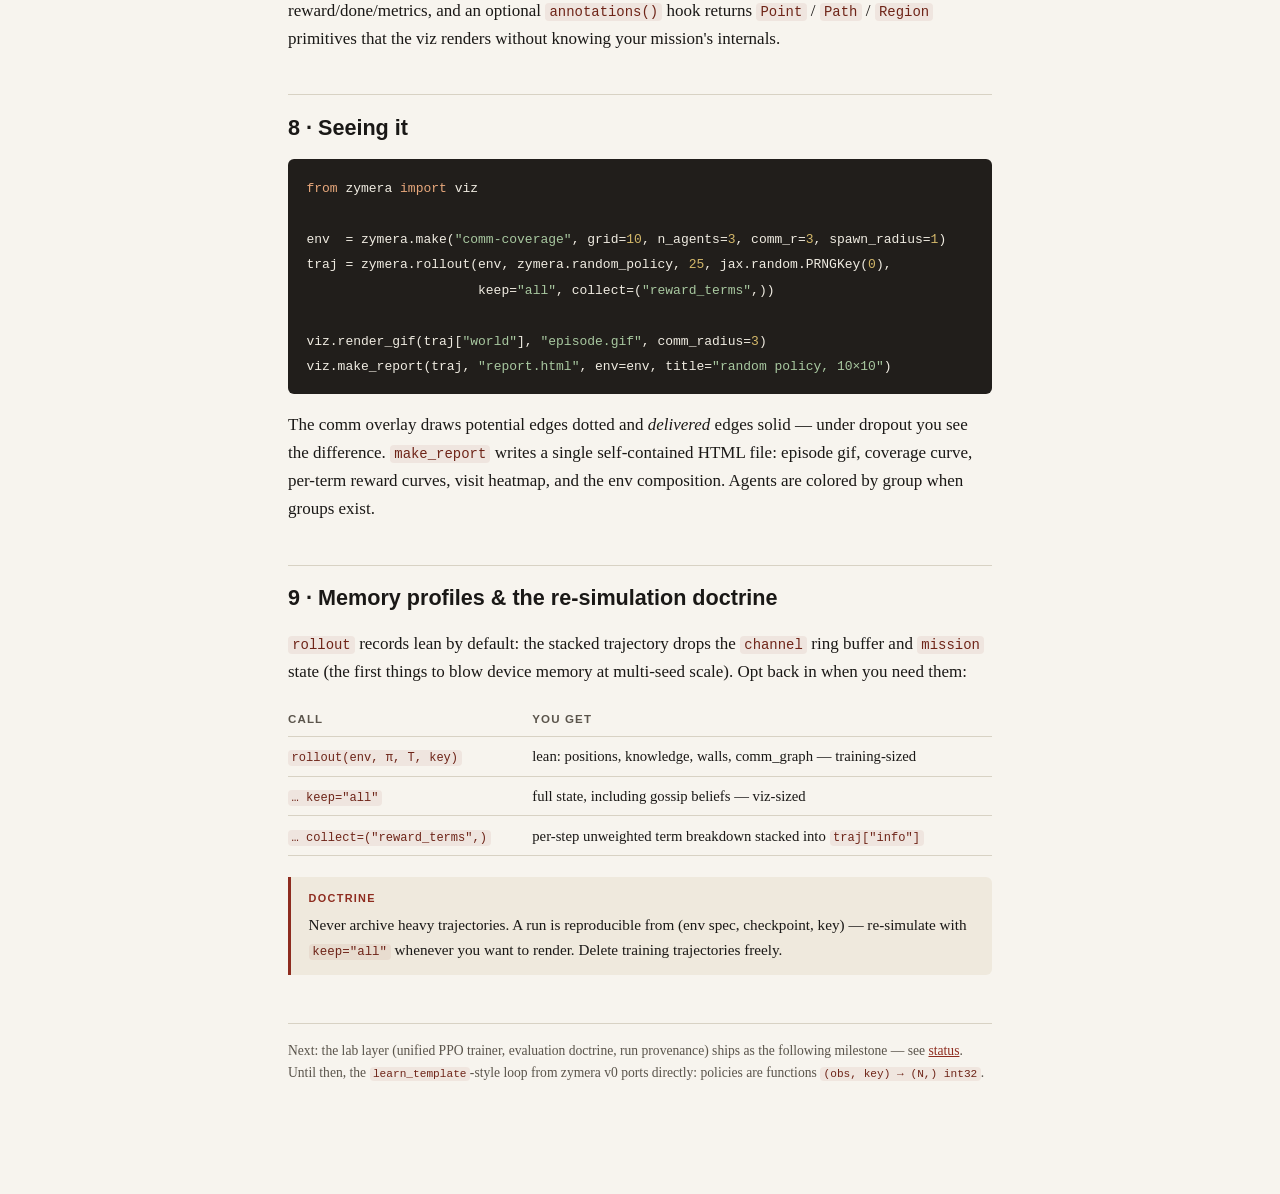
==== commit 15f26216: "rename: kymera -> zymera/zymera_lab everywhere (folder, docs, refs); 216 green Co-Authored-By: Claud" ====
--- a/docs/tutorial-env.html
+++ b/docs/tutorial-env.html
@@ -3,7 +3,7 @@
 <head>
 <meta charset="utf-8">
 <meta name="viewport" content="width=device-width, initial-scale=1">
-<title>Using the env — kymera</title>
+<title>Using the env — zymera</title>
 <link rel="stylesheet" href="style.css">
 <script src="docs.js" defer></script>
 </head>
@@ -16,7 +16,7 @@
       <rect x="9"  y="11" width="13" height="13" fill="#2e6e63" opacity="0.85"/>
       <rect x="14" y="4" width="11" height="11" fill="none" stroke="#1a1816" stroke-width="2"/>
     </svg>
-    <span class="name">kymera</span>
+    <span class="name">zymera</span>
   </a>
   <nav>
     <span class="group">Overview</span>
@@ -46,10 +46,10 @@
   <p>Environments are built from named <em>recipes</em> with good defaults.
   The simplest is <code>"empty"</code>: an open grid, vector observations, no
   reward — pure physics.</p>
-  <pre><code>import jax, kymera
-
-env  = kymera.make("empty", grid_h=8, grid_w=8, n_agents=4)
-traj = kymera.rollout(env, kymera.random_policy, 32, jax.random.PRNGKey(0))
+  <pre><code>import jax, zymera
+
+env  = zymera.make("empty", grid_h=8, grid_w=8, n_agents=4)
+traj = zymera.rollout(env, zymera.random_policy, 32, jax.random.PRNGKey(0))
 traj["obs"].shape, traj["reward"].shape
 ⇒ ((33, 4, 3), (32, 4))</code></pre>
   <p><code>rollout</code> wraps reset + step in one <code>lax.scan</code>.
@@ -58,7 +58,7 @@
   is jit-pure — wrap it in <code>jax.vmap</code> over the key for free
   seed-parallelism:</p>
   <pre><code>keys  = jax.random.split(jax.random.PRNGKey(0), 32)
-batch = jax.vmap(lambda k: kymera.rollout(env, kymera.random_policy, 32, k))(keys)
+batch = jax.vmap(lambda k: zymera.rollout(env, zymera.random_policy, 32, k))(keys)
 batch["reward"].shape
 ⇒ (32, 32, 4)   # (seeds, T, N)</code></pre>
   <div class="doctrine"><span class="tag">Doctrine</span>
@@ -104,7 +104,7 @@
   their belief maps with neighbours inside a comm radius (one-step delay,
   multi-hop flooding), and are rewarded for new coverage, staying connected,
   and not colliding. Printing the env shows the whole composition:</p>
-  <pre><code>env = kymera.make("comm-coverage", grid=16, n_agents=4, comm_r=5, spawn_radius=2)
+  <pre><code>env = zymera.make("comm-coverage", grid=16, n_agents=4, comm_r=5, spawn_radius=2)
 print(env)
 ⇒ GridEnv(16×16, n_agents=4, cover_r=0,
 ⇒   terrain=OpenTerrain(), spawn=ClusterSpawn(radius=2),
@@ -116,7 +116,7 @@
 ⇒               central=('team_explored', 'all_pos', 'walls')),
 ⇒   mission=[coverage×1, connectivity×2, collision×-4])</code></pre>
   <p>Per-agent observations are a 5-channel grid, each channel a named entry
-  from <code>kymera.obs.CHANNEL_FNS</code>:</p>
+  from <code>zymera.obs.CHANNEL_FNS</code>:</p>
   <table>
     <tr><th>channel</th><th>what the agent sees</th></tr>
     <tr><td><code>known</code></td><td>its post-gossip belief map (<code>channel.shared</code>)</td></tr>
@@ -128,7 +128,7 @@
   <p>Rewards are a sum of named terms, and every term's <em>unweighted</em>
   per-agent contribution is logged each step — “which term is driving
   behaviour” is a curve, not an archaeology project:</p>
-  <pre><code>traj = kymera.rollout(env, kymera.random_policy, 70, jax.random.PRNGKey(0),
+  <pre><code>traj = zymera.rollout(env, zymera.random_policy, 70, jax.random.PRNGKey(0),
                       keep="all", collect=("reward_terms",))
 traj["info"]["reward_terms"].keys()
 ⇒ dict_keys(['collision', 'connectivity', 'coverage'])
@@ -152,21 +152,21 @@
   <p>Recipe kwargs cover the common knobs; for anything else, pass component
   objects. Both styles below were executed:</p>
   <pre><code># recipe knobs: scatter spawns, hard collisions, lossy comms
-env = kymera.make("comm-coverage", grid=8, n_agents=3, comm_r=3,
+env = zymera.make("comm-coverage", grid=8, n_agents=3, comm_r=3,
                   spawn_radius=None,      # None ⇒ scatter (default: clustered)
                   collision="block",      # sequential-claim: no two agents share a cell
                   dropout=0.1)            # 10% per-edge delivery failure
 
 # full composition: an ASCII map + vector obs on a 4×8 world
-from kymera.worldgen import MapFile
+from zymera.worldgen import MapFile
 rooms = MapFile.from_string("""
 ........
 ...##...
 ...##...
 ........
 """)
-env = kymera.GridEnv(grid_h=4, grid_w=8, n_agents=2, terrain=rooms,
-                     obs=kymera.obs.VectorObs())</code></pre>
+env = zymera.GridEnv(grid_h=4, grid_w=8, n_agents=2, terrain=rooms,
+                     obs=zymera.obs.VectorObs())</code></pre>
   <p>Channel knobs deserve a note: <code>delay</code> sizes the gossip ring
   buffer (how stale relayed beliefs are), and <code>dropout</code> makes
   delivery stochastic. <code>World.comm_graph</code> always records what
@@ -182,10 +182,10 @@
   <p>A reward term is a plain function
   <code>(prev_world, world, action, ctx) → (N,) unweighted</code>. Write it
   next to your experiment, mix it with shorthand terms, and only move it into
-  <code>kymera.missions_terms</code> once it has earned its keep — the
+  <code>zymera.missions_terms</code> once it has earned its keep — the
   <em>graduation rule</em>. The simulator never blocks an idea; it just
   collects the winners.</p>
-  <pre><code>from kymera import RewardTerm, metrics
+  <pre><code>from zymera import RewardTerm, metrics
 
 def frontier_pull(prev, world, action, ctx):
     """Negative distance to the nearest uncovered cell — a gentle pull."""
@@ -193,12 +193,12 @@
     return -metrics.dist_to_frontier(world.body.position, uncovered,
                                      world.grid_h, world.grid_w)
 
-env = kymera.make("comm-coverage", grid=10, n_agents=3, comm_r=3, spawn_radius=1,
+env = zymera.make("comm-coverage", grid=10, n_agents=3, comm_r=3, spawn_radius=1,
                   terms=[("coverage", 1.0),                      # shorthand
                          ("capped_giant", 1.5, {"cap": 2}),      # parameterized
                          RewardTerm("pull", 0.05, frontier_pull)])  # yours
 
-traj = kymera.rollout(env, kymera.random_policy, 10, jax.random.PRNGKey(0),
+traj = zymera.rollout(env, zymera.random_policy, 10, jax.random.PRNGKey(0),
                       collect=("reward_terms",))
 sorted(traj["info"]["reward_terms"])
 ⇒ ['capped_giant', 'coverage', 'pull']</code></pre>
@@ -218,17 +218,17 @@
   <code>GroupedMission</code> assigns each agent a group at reset and routes
   each group its own mission's reward — including randomized k-of-N membership
   for compromise-budget threat models:</p>
-  <pre><code>from kymera.missions import GroupedMission, Mission, RandomKofN
-from kymera import missions_terms as mt
+  <pre><code>from zymera.missions import GroupedMission, Mission, RandomKofN
+from zymera import missions_terms as mt
 
 blue = Mission(terms=(RewardTerm("cov", 1.0, mt.new_coverage,
                                  mt.new_coverage.requires),))
 red  = Mission(terms=(RewardTerm("disrupt", 1.0, mt.collision_count,
                                  mt.collision_count.requires),))
 
-env = kymera.GridEnv(
+env = zymera.GridEnv(
     grid_h=8, grid_w=8, n_agents=4,
-    channel=kymera.comms.GossipChannel(kymera.comms.DiskTopology(3)),
+    channel=zymera.comms.GossipChannel(zymera.comms.DiskTopology(3)),
     mission=GroupedMission(assignment=RandomKofN(k=1),   # one hidden red, re-rolled per reset
                            missions=(blue, red)))
 
@@ -250,17 +250,17 @@
   <p>A recipe is a function returning a <code>GridEnv</code>. Registered envs
   get <code>spec()</code> / <code>replace()</code> round-tripping for free —
   which is how run provenance serializes the env:</p>
-  <pre><code>from kymera.missions import Mission
+  <pre><code>from zymera.missions import Mission
 
 def my_patrol(grid=12, n_agents=3):
-    return kymera.GridEnv(grid_h=grid, grid_w=grid, n_agents=n_agents,
-                          obs=kymera.obs.VectorObs(),
+    return zymera.GridEnv(grid_h=grid, grid_w=grid, n_agents=n_agents,
+                          obs=zymera.obs.VectorObs(),
                           mission=Mission(terms=(), max_steps=50))
 
-kymera.register_env("my-patrol", my_patrol)
-
-env  = kymera.make("my-patrol", grid=10)
-env2 = kymera.make_from(env.spec())          # {"recipe": "my-patrol", "grid": 10}
+zymera.register_env("my-patrol", my_patrol)
+
+env  = zymera.make("my-patrol", grid=10)
+env2 = zymera.make_from(env.spec())          # {"recipe": "my-patrol", "grid": 10}
 assert env.spec() == env2.spec()
 env.replace(n_agents=5).n_agents
 ⇒ 5</code></pre>
@@ -273,10 +273,10 @@
 
 <section id="viz">
   <h2>8 · Seeing it</h2>
-  <pre><code>from kymera import viz
-
-env  = kymera.make("comm-coverage", grid=10, n_agents=3, comm_r=3, spawn_radius=1)
-traj = kymera.rollout(env, kymera.random_policy, 25, jax.random.PRNGKey(0),
+  <pre><code>from zymera import viz
+
+env  = zymera.make("comm-coverage", grid=10, n_agents=3, comm_r=3, spawn_radius=1)
+traj = zymera.rollout(env, zymera.random_policy, 25, jax.random.PRNGKey(0),
                       keep="all", collect=("reward_terms",))
 
 viz.render_gif(traj["world"], "episode.gif", comm_radius=3)
--- a/docs/style.css
+++ b/docs/style.css
@@ -1,4 +1,4 @@
-/* kymera docs — technical-editorial. Self-contained: no CDN, no web fonts. */
+/* zymera docs — technical-editorial. Self-contained: no CDN, no web fonts. */
 
 :root {
   --paper: #f7f4ee;
